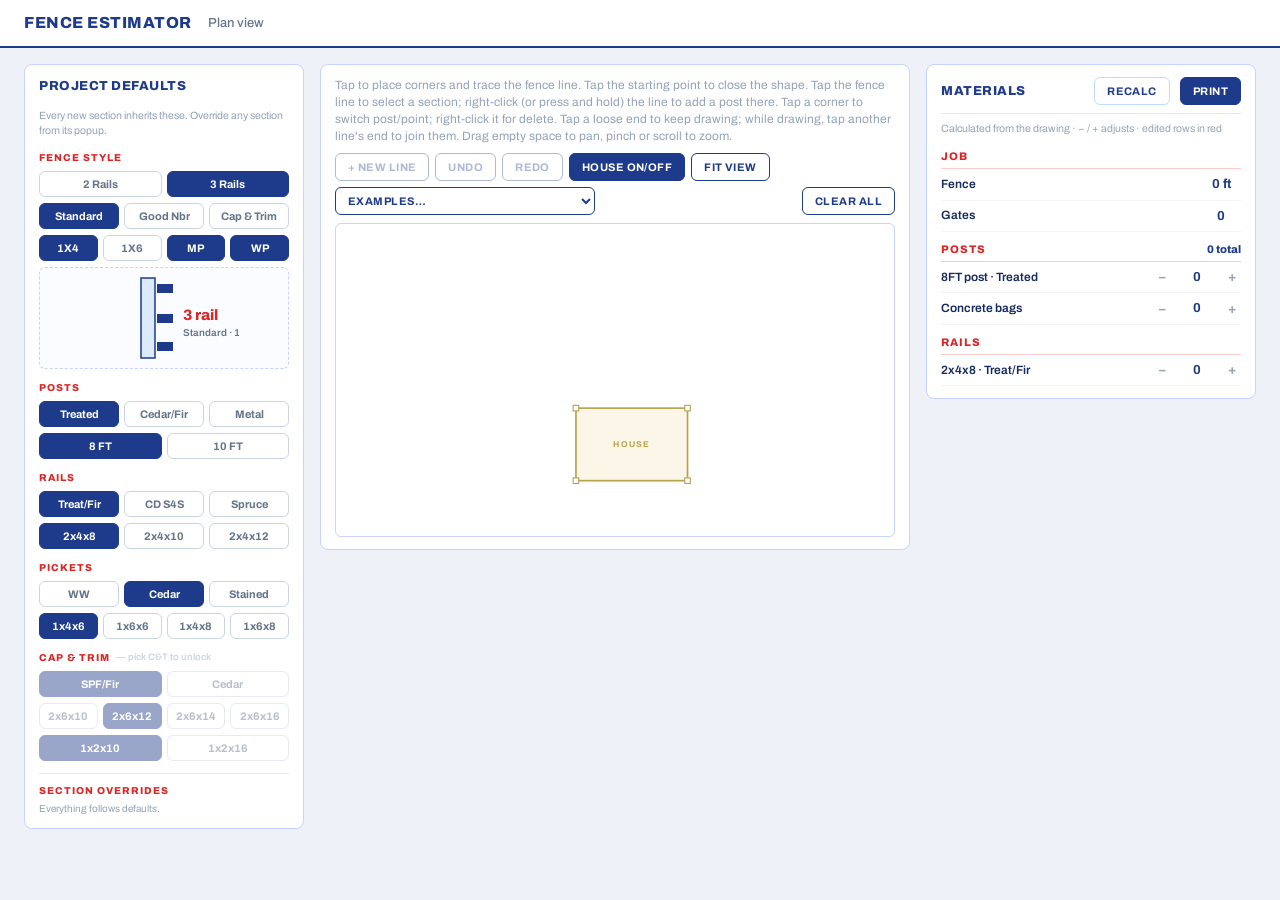
==== app/index.html @ 7f80c47a "Fence Estimator: sketch module + materials engine Draw the fence plan (posts, gates, existing sides," ====
<!doctype html>
<html lang="en">
<head>
<meta charset="utf-8">
<meta name="viewport" content="width=device-width, initial-scale=1, maximum-scale=1, user-scalable=no">
<title>Fence Estimator</title>
<link rel="preconnect" href="https://fonts.googleapis.com">
<link href="https://fonts.googleapis.com/css2?family=Archivo:wght@400;500;600;700;800&display=swap" rel="stylesheet">
<link rel="stylesheet" href="styles.css?v=5">
</head>
<body>

<header id="topbar">
  <div class="brand">FENCE ESTIMATOR</div>
  <div class="brand-sub">Plan view</div>
</header>

<div class="layout">

  <aside class="card" id="defaults-panel"></aside>

  <div class="main-col">
    <div class="card">
      <p class="hint">
        Tap to place corners and trace the fence line. Tap the starting point to close the shape.
        Tap the fence line to select a section; right-click (or press and hold) the line to add a post there.
        Tap a corner to switch post/point; right-click it for delete. Tap a loose end to keep drawing;
        while drawing, tap another line's end to join them. Drag empty space to pan, pinch or scroll to zoom.
      </p>
      <div class="toolbar">
        <button id="btn-new">+ New line</button>
        <button id="btn-undo" title="Undo (Ctrl+Z)">Undo</button>
        <button id="btn-redo" title="Redo (Ctrl+Y)">Redo</button>
        <button id="btn-house">House on/off</button>
        <button id="btn-fit">Fit view</button>
        <select id="sel-example" title="Load a real work-order sheet as an example"></select>
        <button id="btn-clear" class="right">Clear all</button>
      </div>
      <div class="lienzo-wrap">
        <svg id="sketch" viewBox="0 0 1000 560" preserveAspectRatio="xMidYMid meet" aria-label="Fence sketch">
          <g id="scene"></g>
        </svg>
        <div id="popup" hidden></div>
      </div>
    </div>

    <div class="card" id="sections-card">
      <table class="tramos" id="tbl-sections" style="display:none">
        <thead>
          <tr><th>Section</th><th>Type</th><th>Feet</th><th>Style</th></tr>
        </thead>
        <tbody id="tbody-sections"></tbody>
      </table>
    </div>
  </div>

  <aside class="card" id="materials-card">
    <div class="mat-head">
      <div class="card-title">MATERIALS</div>
      <div class="spacer"></div>
      <button id="btn-recalc" class="ghost">Recalc</button>
      <button id="btn-print" class="solid">Print</button>
    </div>
    <div class="mat-note">Calculated from the drawing · − / + adjusts · edited rows in red</div>
    <div id="materials-grid"></div>
  </aside>

</div>

<script type="module" src="sketch.js?v=5"></script>
</body>
</html>
---- app/styles.css ----
/* Fence Estimator — visual language from the Claude Design mockup:
   Archivo type, deep blue #1e3a8a chrome, marker red #dc2626 drawing */
:root {
  --bg: #eef1f8;
  --paper: #FFFFFF;
  --ink: #172a5e;
  --blue: #1e3a8a;
  --red: #dc2626;
  --red-deep: #b91c1c;
  --border: #c7d2fe;
  --border-soft: #dbeafe;
  --rule: #e2e8f0;
  --muted: #64748b;
  --soft: #94a3b8;
  --red-bg: #fef2f2;
  --red-border: #fecaca;
  --green: #16a34a;
  --green-bg: #f0fdf4;
  --green-border: #bbf7d0;
  --house-line: #b3a04a;
  --house-fill: #faf5e4;
}

* { box-sizing: border-box; }
body {
  margin: 0;
  background: var(--bg);
  color: var(--ink);
  font-family: "Archivo", "Segoe UI", Arial, system-ui, sans-serif;
  font-size: 14px;
  line-height: 1.4;
}
.spacer { flex: 1; }
.hand { color: var(--red); font-weight: 700; }

/* ---- Top bar ---- */
#topbar {
  display: flex;
  align-items: center;
  gap: 16px;
  padding: 12px 24px;
  background: var(--paper);
  border-bottom: 2px solid var(--blue);
  flex-wrap: wrap;
}
#topbar .brand { font-size: 16px; font-weight: 800; letter-spacing: 0.5px; color: var(--blue); }
#topbar .brand-sub { font-size: 13px; color: var(--muted); font-weight: 500; }
#topbar .stats { display: flex; gap: 22px; font-size: 12px; font-weight: 700; color: var(--blue); flex-wrap: wrap; }
#topbar .stats span { color: var(--red); }

/* ---- Layout ---- */
.layout {
  display: flex;
  align-items: flex-start;
  gap: 16px;
  padding: 16px 24px;
  max-width: 1620px;
  margin: 0 auto;
}
.main-col { flex: 1; display: flex; flex-direction: column; gap: 16px; min-width: 0; }
#defaults-panel { width: 280px; flex-shrink: 0; display: flex; flex-direction: column; gap: 12px; }
#materials-card { width: 330px; flex-shrink: 0; }
@media (max-width: 1150px) {
  .layout { flex-direction: column; padding: 10px; }
  #defaults-panel, #materials-card { width: 100%; }
  .main-col { order: 1; width: 100%; }
  #materials-card { order: 2; }
  #defaults-panel { order: 3; }
}

.card {
  background: var(--paper);
  border: 1.5px solid var(--border);
  border-radius: 8px;
  padding: 12px 14px;
}
.card-title { font-size: 13px; font-weight: 800; color: var(--blue); letter-spacing: 0.5px; }

.hint { color: var(--soft); font-size: 12px; margin: 0 0 8px; }

/* ---- Buttons ---- */
button {
  font-family: inherit;
  font-size: 11px;
  font-weight: 700;
  letter-spacing: 0.04em;
  text-transform: uppercase;
  padding: 7px 12px;
  border-radius: 6px;
  border: 1.5px solid var(--blue);
  background: var(--paper);
  color: var(--blue);
  cursor: pointer;
  touch-action: manipulation;
}
button:hover { background: var(--blue); color: #fff; }
button:focus-visible { outline: 2px solid var(--red); outline-offset: 2px; }
button:disabled { opacity: 0.35; cursor: default; }
button:disabled:hover { background: var(--paper); color: var(--blue); }
button.peligro { border-color: var(--red); color: var(--red); }
button.peligro:hover { background: var(--red); color: #fff; }
button.on { background: var(--blue); color: #fff; }
button.ghost { border-color: #bfdbfe; }
button.solid { background: var(--blue); color: #fff; }
button.solid:hover { filter: brightness(1.15); }

.toolbar { display: flex; flex-wrap: wrap; gap: 6px; margin-bottom: 8px; }
.toolbar .right { margin-left: auto; }
.toolbar select {
  font-family: inherit;
  font-size: 11px;
  font-weight: 700;
  letter-spacing: 0.04em;
  text-transform: uppercase;
  padding: 6px 8px;
  border-radius: 6px;
  border: 1.5px solid var(--blue);
  background: var(--paper);
  color: var(--blue);
  cursor: pointer;
  max-width: 260px;
}

/* ---- Canvas ---- */
.lienzo-wrap { border: 1.5px solid var(--border); border-radius: 6px; background: var(--paper); position: relative; overflow: hidden; }
#sketch {
  display: block;
  width: 100%;
  aspect-ratio: 1000 / 560;
  touch-action: none;
  cursor: crosshair;
  user-select: none;
  -webkit-user-select: none;
}

/* ---- Floating popup over the canvas ---- */
#popup {
  position: absolute;
  z-index: 5;
  display: flex;
  flex-direction: column;
  align-items: stretch;
  gap: 9px;
  width: 292px;
  background: var(--paper);
  border: 2px solid var(--red-deep);
  border-radius: 8px;
  box-shadow: 0 10px 28px rgba(30, 58, 138, 0.22);
  padding: 12px;
  max-width: calc(100% - 12px);
}
#popup[hidden] { display: none; }
#popup.pt-popup { width: auto; min-width: 170px; }
.popup-row { display: flex; align-items: center; gap: 8px; }
.popup-row .titulo { font-size: 13px; font-weight: 800; color: var(--blue); letter-spacing: 0.5px; white-space: nowrap; }
.popup-row .right { margin-left: auto; }

.badge {
  font-size: 10px;
  font-weight: 700;
  border-radius: 4px;
  padding: 2px 6px;
  margin-left: auto;
}
.badge.override { color: var(--red-deep); background: var(--red-bg); border: 1px solid var(--red-border); }

/* full-width segmented control (FENCE / EXISTING / GATE) */
.seg-full { display: flex; border: 1.5px solid var(--blue); border-radius: 6px; overflow: hidden; }
.seg-full button { flex: 1; border: none; border-radius: 0; padding: 6px 0; font-size: 11px; }
.seg-full button + button { border-left: 1.5px solid var(--blue); }

/* labeled option row: "Rails  [2][3]" */
.opt-row { display: flex; align-items: center; gap: 8px; }
.opt-row .lbl { font-size: 11px; font-weight: 600; color: var(--muted); width: 46px; flex-shrink: 0; }
.opt-row .chips { display: flex; gap: 6px; flex-wrap: wrap; }
.chip {
  font-size: 11px;
  font-weight: 700;
  padding: 5px 12px;
  border: 1.5px solid #cbd5e1;
  border-radius: 6px;
  color: var(--muted);
  background: var(--paper);
  cursor: pointer;
  text-transform: none;
  letter-spacing: 0;
  display: inline-flex;
  align-items: center;
  justify-content: center;
  gap: 5px;
}
.style-preview {
  border: 1.5px dashed var(--border);
  border-radius: 6px;
  padding: 4px 8px;
  display: flex;
  justify-content: center;
  background: #fbfcff;
}
.style-preview-svg { width: 150px; height: 92px; display: block; }
.chip:hover { border-color: var(--blue); color: var(--blue); background: var(--paper); }
.chip.on { border-color: var(--red-deep); background: var(--red-deep); color: #fff; }
.chip.on:hover { border-color: var(--red-deep); background: var(--red-deep); color: #fff; }
.chip.on-blue { border-color: var(--blue); background: var(--blue); color: #fff; }
.chip.on-blue:hover { border-color: var(--blue); background: var(--blue); color: #fff; }

.differs-note {
  font-size: 10.5px;
  color: var(--red-deep);
  font-weight: 600;
  background: var(--red-bg);
  border-radius: 5px;
  padding: 5px 8px;
}
.auto-note { font-size: 10px; color: var(--soft); line-height: 1.5; }

.action-grid { display: grid; grid-template-columns: 1fr 1fr; gap: 6px; }
.action-grid button { padding: 7px 0; }

.campo-len { display: flex; align-items: center; gap: 6px; }
.campo-len label { font-size: 11px; font-weight: 600; color: var(--muted); width: 46px; flex-shrink: 0; }
.campo-len input {
  flex: 1;
  min-width: 0;
  padding: 6px 8px;
  border: 1.5px solid var(--rule);
  border-radius: 6px;
  background: #f8fafc;
  font-size: 15px;
  font-weight: 700;
  color: var(--red);
  outline: none;
  font-family: inherit;
}
.campo-len input:focus { border-color: var(--red); }

/* ---- Materials panel ---- */
.mat-head { display: flex; align-items: center; gap: 10px; flex-wrap: wrap; padding-bottom: 8px; border-bottom: 1.5px solid var(--border-soft); }
.mat-note { font-size: 10.5px; color: var(--soft); padding-top: 8px; }
#materials-grid { display: flex; flex-direction: column; padding-top: 2px; }
@media (max-width: 1150px) {
  /* stacked layout: let the materials list use the width again */
  #materials-grid { display: grid; grid-template-columns: repeat(auto-fit, minmax(230px, 1fr)); gap: 0 28px; }
}
.mat-group-title {
  font-size: 11px;
  font-weight: 800;
  color: var(--red);
  letter-spacing: 1px;
  padding: 10px 0 4px;
  border-bottom: 1.5px solid var(--red-border);
  display: flex;
  align-items: baseline;
  justify-content: space-between;
}
.mat-group-title .cnt { color: var(--blue); font-size: 11px; letter-spacing: 0; }
.mat-row .qty.wide { width: auto; min-width: 40px; padding: 0 4px; white-space: nowrap; }
.mat-row { display: flex; align-items: center; gap: 7px; padding: 6px 0; border-bottom: 1px solid #f1f5f9; }
.mat-row .name { flex: 1; font-size: 12px; font-weight: 600; min-width: 0; }
.mat-row .name small { font-size: 10px; color: var(--soft); font-weight: 600; }
.mat-row .step {
  border: none;
  background: none;
  color: var(--soft);
  font-size: 13px;
  font-weight: 800;
  padding: 0 4px;
  cursor: pointer;
  text-transform: none;
}
.mat-row .step:hover { color: var(--blue); background: none; }
.mat-row .qty { width: 40px; text-align: center; font-size: 13px; font-weight: 700; color: var(--blue); border-radius: 4px; }
.mat-row.ov .qty { color: var(--red-deep); background: var(--red-bg); }
.mat-row .reset {
  border: none;
  background: none;
  font-size: 11px;
  color: var(--red-deep);
  font-weight: 700;
  cursor: pointer;
  padding: 0 2px;
  text-transform: none;
  letter-spacing: 0;
}
.mat-row .reset:hover { background: none; text-decoration: underline; }

/* ---- Defaults panel (sidebar) ---- */
#defaults-panel .head { display: flex; align-items: center; gap: 8px; }
.badge.good { color: var(--green); background: var(--green-bg); border: 1px solid var(--green-border); }
#defaults-panel .panel-note { font-size: 10.5px; color: var(--soft); line-height: 1.5; }
.def-block { display: flex; flex-direction: column; gap: 6px; }
.def-title { font-size: 10px; font-weight: 800; color: var(--red); letter-spacing: 1px; display: flex; align-items: center; gap: 6px; }
.def-title .sub { font-size: 9.5px; color: #cbd5e1; font-weight: 600; letter-spacing: 0; text-transform: none; }
.def-row { display: flex; gap: 5px; }
.def-row .chip { flex: 1; text-align: center; padding: 6px 0; }
.def-row.dim { opacity: 0.45; pointer-events: none; }
.def-row .chip.on { border-color: var(--blue); background: var(--blue); color: #fff; }

.ov-list { border-top: 1.5px solid var(--border-soft); padding-top: 10px; display: flex; flex-direction: column; gap: 4px; }
.ov-item { display: flex; align-items: center; gap: 6px; font-size: 11.5px; font-weight: 600; color: var(--red-deep); }
.ov-item .dot { width: 8px; height: 8px; background: var(--red-deep); border-radius: 2px; flex-shrink: 0; }
.ov-item .name { cursor: pointer; }
.ov-item .name:hover { text-decoration: underline; }
.ov-item .reset {
  margin-left: auto;
  font-size: 10px;
  color: var(--muted);
  font-weight: 700;
  border: 1px solid #cbd5e1;
  border-radius: 4px;
  padding: 1px 6px;
  background: none;
  cursor: pointer;
  text-transform: uppercase;
}
.ov-item .reset:hover { border-color: var(--blue); color: var(--blue); background: none; }
.ov-none { font-size: 10px; color: var(--soft); }

/* ---- Sections table ---- */
table.tramos { width: 100%; border-collapse: collapse; }
table.tramos th {
  text-align: left;
  font-size: 12px;
  font-weight: 700;
  color: var(--blue);
  padding: 4px 8px;
  border-bottom: 2px solid var(--border-soft);
}
table.tramos td { padding: 4px 8px; border-bottom: 1px solid #f1f5f9; font-size: 12.5px; }
table.tramos tr.sel td { background: var(--red-bg); }
.tramo-nombre { font-weight: 600; white-space: nowrap; cursor: pointer; }
.falta { color: var(--red); font-weight: 700; font-size: 11px; }
table.tramos select {
  font-family: inherit;
  font-size: 12px;
  font-weight: 600;
  color: var(--blue);
  padding: 4px 6px;
  border: 1.5px solid var(--rule);
  border-radius: 6px;
  background: var(--paper);
  max-width: 160px;
}
table.tramos input.ft {
  width: 92px;
  padding: 4px 8px;
  border: 1.5px solid var(--rule);
  border-radius: 6px;
  background: #f8fafc;
  font-size: 15px;
  font-weight: 700;
  color: var(--red);
  outline: none;
  font-family: inherit;
}
table.tramos input.ft:focus { border-color: var(--red); }
table.tramos input.ft::placeholder { color: var(--soft); font-weight: 400; font-size: 12px; }

@media print {
  body { background: #fff; }
  #topbar { border-bottom-color: #000; }
  .toolbar, .hint, #popup, #defaults-panel, #sections-card,
  .mat-head button, .mat-note, .mat-row .step, .mat-row .reset { display: none !important; }
  .layout { padding: 0; }
  .card { border-color: #999; break-inside: avoid; }
}
@media (prefers-reduced-motion: reduce) { * { transition: none !important; } }
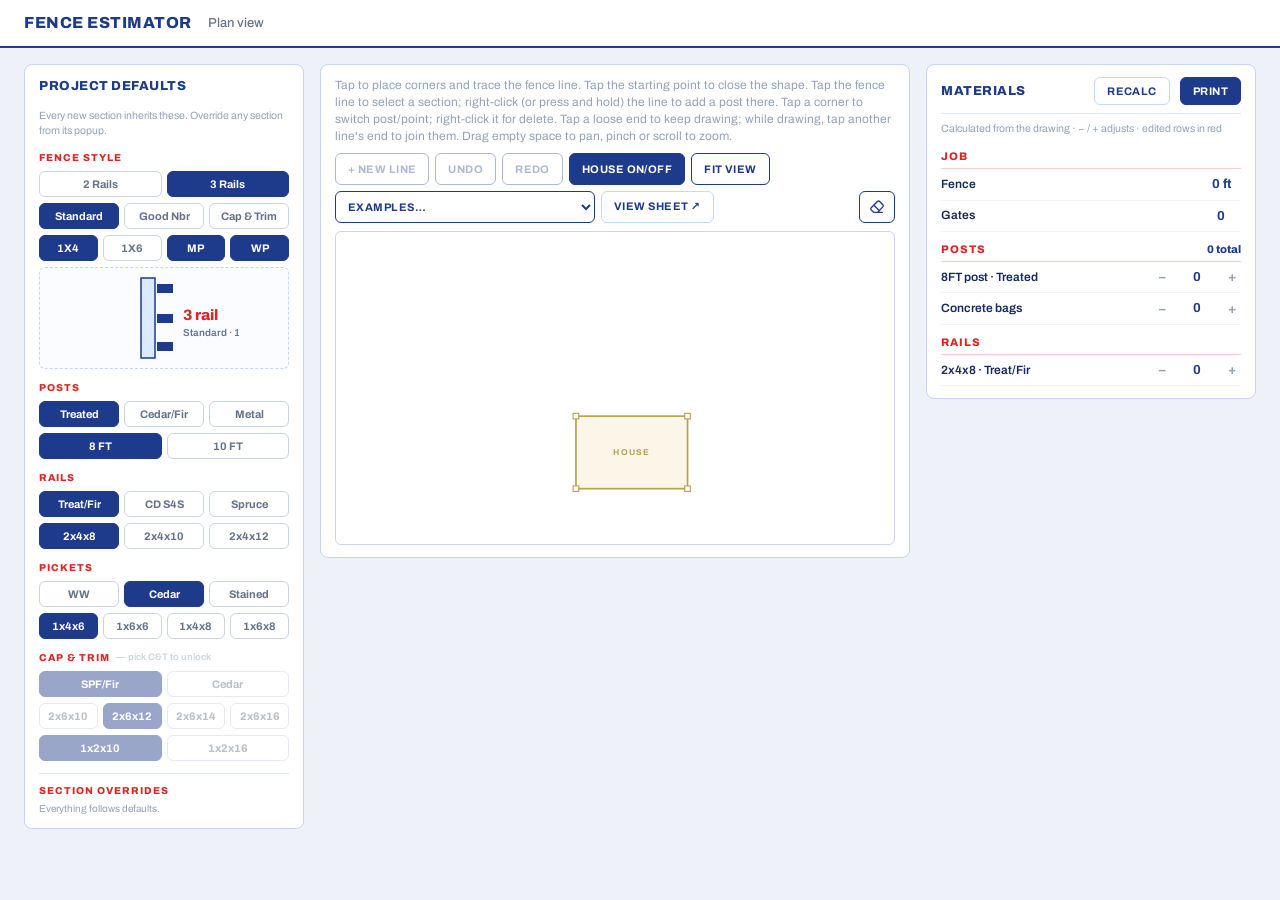
==== commit ea182109: "cambios" ====
--- a/app/index.html
+++ b/app/index.html
@@ -34,7 +34,13 @@
         <button id="btn-house">House on/off</button>
         <button id="btn-fit">Fit view</button>
         <select id="sel-example" title="Load a real work-order sheet as an example"></select>
-        <button id="btn-clear" class="right">Clear all</button>
+        <a id="lnk-sheet" class="sheet-link" target="_blank" rel="noopener" hidden>View sheet ↗</a>
+        <button id="btn-clear" class="right icon" title="Clear all" aria-label="Clear all">
+          <svg viewBox="0 0 24 24" width="16" height="16" fill="none" stroke="currentColor" stroke-width="2" stroke-linecap="round" stroke-linejoin="round" aria-hidden="true">
+            <path d="M20 20H7L3.3 16.3a2.3 2.3 0 0 1 0-3.3l9.3-9.3a2.3 2.3 0 0 1 3.3 0l4.8 4.8a2.3 2.3 0 0 1 0 3.3L13.5 19.5"/>
+            <line x1="7.5" y1="9.5" x2="14.5" y2="16.5"/>
+          </svg>
+        </button>
       </div>
       <div class="lienzo-wrap">
         <svg id="sketch" viewBox="0 0 1000 560" preserveAspectRatio="xMidYMid meet" aria-label="Fence sketch">
--- a/app/styles.css
+++ b/app/styles.css
@@ -104,8 +104,35 @@
 button.solid { background: var(--blue); color: #fff; }
 button.solid:hover { filter: brightness(1.15); }
 
-.toolbar { display: flex; flex-wrap: wrap; gap: 6px; margin-bottom: 8px; }
+.toolbar { display: flex; flex-wrap: wrap; align-items: center; gap: 6px; margin-bottom: 8px; }
 .toolbar .right { margin-left: auto; }
+/* every control in the bar shares the exact same height and vertical padding */
+.toolbar button,
+.toolbar select,
+.toolbar .sheet-link {
+  height: 32px;
+  padding: 0 12px;
+  display: inline-flex;
+  align-items: center;
+  box-sizing: border-box;
+}
+.toolbar button.icon { padding: 0 9px; }
+.toolbar button.icon svg { display: block; }
+.toolbar button.icon.peligro { background: var(--red); border-color: var(--red); color: #fff; }
+.sheet-link {
+  display: inline-flex;
+  align-items: center;
+  font-size: 11px;
+  font-weight: 700;
+  letter-spacing: 0.04em;
+  text-transform: uppercase;
+  padding: 6px 10px;
+  border-radius: 6px;
+  border: 1.5px solid #bfdbfe;
+  color: var(--blue);
+  text-decoration: none;
+}
+.sheet-link:hover { background: var(--blue); color: #fff; }
 .toolbar select {
   font-family: inherit;
   font-size: 11px;
